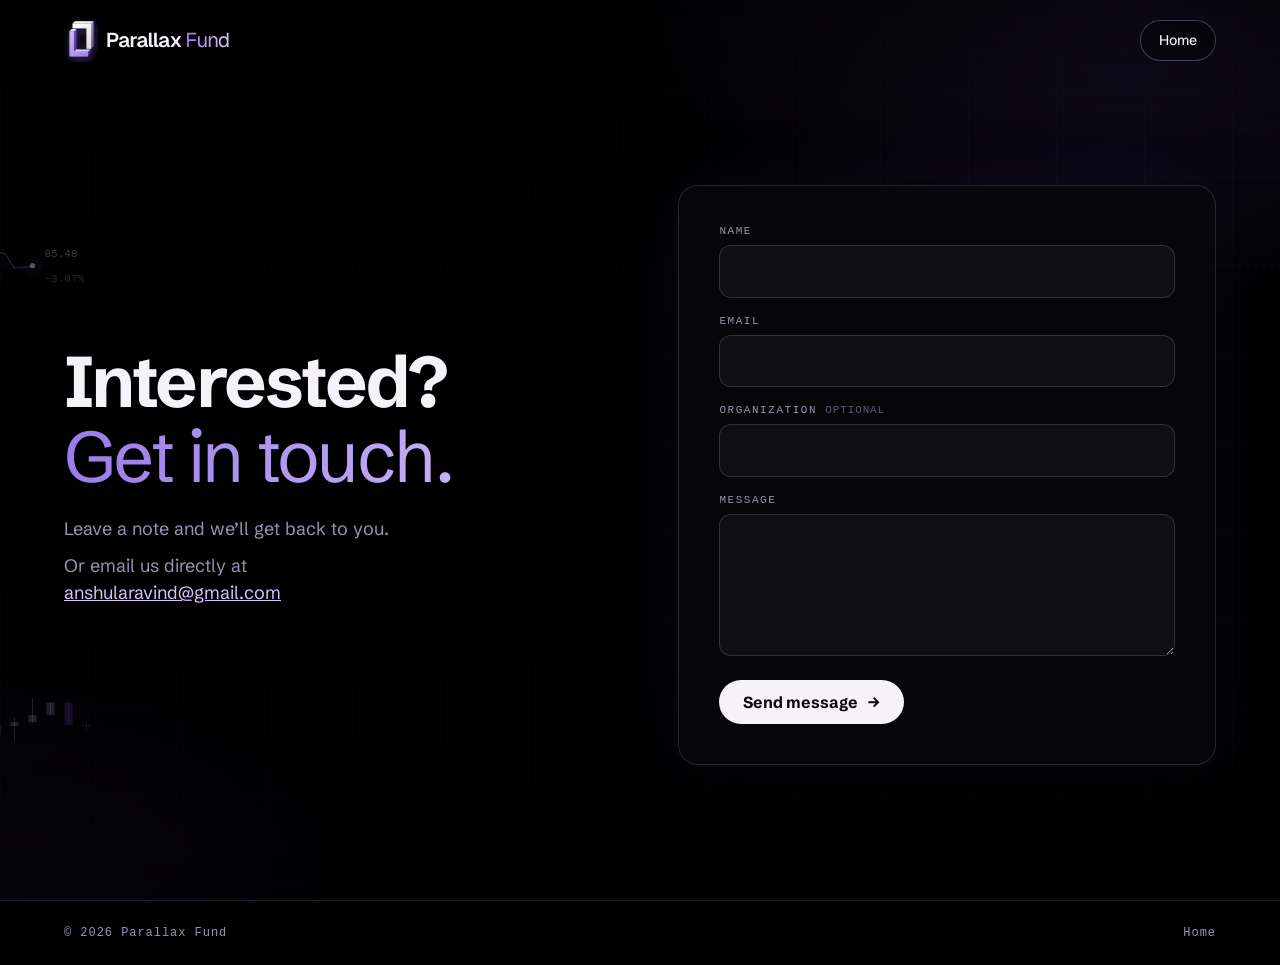
==== contact.html @ ee123058 "Add Parallax Fund website Static front page and contact page, served from GitHub Pages at parallaxfu" ====
<!doctype html>
<html lang="en" class="no-js">
<head>
  <meta charset="utf-8">
  <meta name="viewport" content="width=device-width, initial-scale=1">
  <title>Contact — Parallax Fund</title>
  <meta name="description" content="Interested in Parallax Fund? Get in touch.">
  <meta name="theme-color" content="#000000">
  <link rel="icon" type="image/svg+xml" href="assets/parallax-fund-mark.svg">
  <link rel="apple-touch-icon" href="assets/parallax-fund-mark-on-black.png">
  <link rel="preconnect" href="https://fonts.googleapis.com">
  <link rel="preconnect" href="https://fonts.gstatic.com" crossorigin>
  <link href="https://fonts.googleapis.com/css2?family=Schibsted+Grotesk:wght@400;500;700&display=swap" rel="stylesheet">
  <link rel="stylesheet" href="styles.css">
  <script>document.documentElement.className = "js";</script>
</head>
<body class="page-contact">
  <canvas id="bg" class="bg" data-intensity="0.6" aria-hidden="true"></canvas>
  <div class="scrim" aria-hidden="true"></div>

  <header class="site-header">
    <a class="brand" href="index.html" aria-label="Parallax Fund — home">
      <img class="brand__mark" src="assets/parallax-fund-mark.svg" alt="" width="90" height="112">
      <span class="brand__word"><img src="assets/parallax-fund-wordmark.svg" alt="" width="780" height="104"></span>
    </a>
    <nav aria-label="Primary">
      <a class="nav-link" href="index.html">Home</a>
    </nav>
  </header>

  <main>
    <section class="contact">
      <div class="wrap contact__grid">
        <div class="contact__intro">
          <h1><strong>Interested?</strong> <em>Get in touch.</em></h1>
          <p>Leave a note and we’ll get back to you.</p>
          <p class="contact__direct" id="contact-direct" hidden>
            Or email us directly at <a id="contact-direct-link" href="#"></a>
          </p>
        </div>

        <form class="form" id="contact-form">
          <div class="field">
            <label for="f-name">Name</label>
            <input id="f-name" name="name" type="text" autocomplete="name" required>
          </div>
          <div class="field">
            <label for="f-email">Email</label>
            <input id="f-email" name="email" type="email" autocomplete="email" required>
          </div>
          <div class="field">
            <label for="f-org">Organization <span class="field__opt">optional</span></label>
            <input id="f-org" name="organization" type="text" autocomplete="organization">
          </div>
          <div class="field">
            <label for="f-msg">Message</label>
            <textarea id="f-msg" name="message" rows="5" required></textarea>
          </div>
          <div class="form__foot">
            <button class="btn" type="submit">Send message <span class="btn__arrow" aria-hidden="true">→</span></button>
            <p class="form__status" id="form-status" role="status" aria-live="polite"></p>
          </div>
        </form>
      </div>
    </section>
  </main>

  <footer class="site-footer">
    <span>© 2026 Parallax Fund</span>
    <a href="index.html">Home</a>
  </footer>

  <script src="js/background.js" defer></script>
  <script src="js/site.js" defer></script>
</body>
</html>
---- styles.css ----
/* Parallax Fund — palette and type taken from the logo kit. */
:root {
  --black: #000000;
  --ink: #f5f2f8;        /* "Parallax" wordmark */
  --lav: #d3c4fa;        /* "Fund" gradient, light end */
  --violet: #9a7be8;     /* "Fund" gradient, dark end */
  --deep: #6b4fc2;       /* mark side face */
  --indigo: #3f2585;
  --mute: #9a93ad;
  --dim: #5f5873;
  --hair: rgba(211, 196, 250, 0.16);

  --font: "Schibsted Grotesk", "Helvetica Neue", Helvetica, Arial, sans-serif;
  --mono: ui-monospace, "SF Mono", SFMono-Regular, Menlo, Consolas, monospace;

  --gutter: clamp(20px, 5vw, 64px);
  --brand-h: 44px;
  --ease: cubic-bezier(0.2, 0.8, 0.2, 1);
}

*, *::before, *::after { box-sizing: border-box; }

html { scroll-behavior: smooth; -webkit-text-size-adjust: 100%; }

body {
  margin: 0;
  min-height: 100vh;
  background:
    radial-gradient(60% 50% at 88% 0%, rgba(107, 79, 194, 0.22), transparent 70%),
    radial-gradient(45% 40% at 0% 100%, rgba(63, 37, 133, 0.2), transparent 70%),
    var(--black);
  background-attachment: fixed;
  color: var(--ink);
  font-family: var(--font);
  font-size: 17px;
  line-height: 1.5;
  -webkit-font-smoothing: antialiased;
  -moz-osx-font-smoothing: grayscale;
  overflow-x: hidden;
}

a { color: inherit; }
img { display: block; max-width: 100%; height: auto; }
p, h1, h2, ol { margin: 0; }
ol { padding: 0; list-style: none; }
strong { font-weight: 700; }
em {
  font-style: normal;
  font-weight: 400;
  background: linear-gradient(100deg, var(--violet), var(--lav));
  -webkit-background-clip: text;
  background-clip: text;
  color: transparent;
  padding-bottom: 0.24em;   /* room for descenders (g, y) inside the painted box */
}

:focus-visible { outline: 2px solid var(--lav); outline-offset: 3px; border-radius: 4px; }

.visually-hidden {
  position: absolute; width: 1px; height: 1px; margin: -1px; padding: 0;
  overflow: hidden; clip: rect(0 0 0 0); white-space: nowrap; border: 0;
}

.wrap { width: 100%; max-width: 1240px; margin: 0 auto; }

/* ---------- Background ---------- */
.bg {
  position: fixed; inset: 0; z-index: 0;
  width: 100%; height: 100%;
  pointer-events: none;
}
.scrim {
  position: fixed; inset: 0; z-index: 1; pointer-events: none;
  background:
    radial-gradient(70% 60% at 26% 48%, rgba(0, 0, 0, 0.78), rgba(0, 0, 0, 0.3) 60%, transparent 85%),
    linear-gradient(to bottom, rgba(0, 0, 0, 0.55), transparent 22%, transparent 78%, rgba(0, 0, 0, 0.6));
}
.site-header, main, .site-footer { position: relative; z-index: 2; }

/* ---------- Header ---------- */
.site-header {
  position: fixed; top: 0; left: 0; right: 0; z-index: 10;
  display: flex; align-items: center; justify-content: space-between;
  padding: 18px var(--gutter);
  background: transparent;
  border-bottom: 1px solid transparent;
  transition: background 0.35s ease, border-color 0.35s ease, padding 0.35s var(--ease);
}
/* Once scrolled, the header becomes a solid black bar so page content
   passes underneath it instead of running through the logo. */
.is-scrolled .site-header {
  padding-top: 10px; padding-bottom: 10px;
  background: var(--black);
  border-bottom-color: var(--hair);
}
.brand { display: inline-flex; align-items: center; text-decoration: none; }
.brand__mark {
  height: var(--brand-h); width: auto;
  transition: transform 0.5s var(--ease);
}
.brand__word {
  display: inline-flex; overflow: hidden;
  max-width: 180px; margin-left: 8px;
  opacity: 1; transform: translateX(0);
  transition: max-width 0.55s cubic-bezier(0.6, 0, 0.2, 1), margin 0.55s cubic-bezier(0.6, 0, 0.2, 1),
              opacity 0.3s ease, transform 0.55s var(--ease);
}
.brand__word img { height: calc(var(--brand-h) * 0.37); width: auto; max-width: none; }

/* Once scrolled, the wordmark folds away and only the mark stays. */
.is-scrolled .brand__word {
  max-width: 0; margin-left: 0; opacity: 0; transform: translateX(-12px);
}
.is-scrolled .brand__mark { transform: scale(0.92); }

.nav-link {
  display: inline-block;
  padding: 9px 18px;
  border: 1px solid rgba(211, 196, 250, 0.3);
  border-radius: 999px;
  background: rgba(0, 0, 0, 0.35);
  -webkit-backdrop-filter: blur(8px); backdrop-filter: blur(8px);
  font-size: 14px; font-weight: 500; text-decoration: none;
  transition: border-color 0.25s, background 0.25s, color 0.25s;
}
.nav-link:hover { border-color: var(--lav); background: rgba(154, 123, 232, 0.16); }

/* ---------- Buttons ---------- */
.btn {
  display: inline-flex; align-items: center; gap: 10px;
  padding: 14px 24px;
  border: 0; border-radius: 999px;
  background: var(--ink); color: #0b0812;
  font: 700 16px/1 var(--font); text-decoration: none; cursor: pointer;
  transition: background 0.25s, transform 0.25s var(--ease), box-shadow 0.25s;
}
.btn:hover {
  background: var(--lav);
  box-shadow: 0 0 0 6px rgba(154, 123, 232, 0.18), 0 10px 40px rgba(154, 123, 232, 0.35);
}
.btn:active { transform: scale(0.98); }
.btn__arrow { transition: transform 0.25s var(--ease); }
.btn:hover .btn__arrow { transform: translateX(4px); }

/* ---------- Hero ---------- */
.hero {
  position: relative;
  min-height: 100vh; min-height: 100svh;
  display: flex; align-items: center;
  padding: 120px var(--gutter) 110px;
}
.phrases { display: grid; }
.phrase {
  grid-area: 1 / 1;
  visibility: hidden;
  font-size: clamp(2.05rem, 7.1vw, 6rem);
  line-height: 1.04;
  letter-spacing: -0.035em;
}
.phrase.is-active, .phrase.is-leaving { visibility: visible; }
.phrase__line { display: block; }
.phrase__line--a { font-weight: 700; color: var(--ink); }
.phrase__line--b { font-weight: 400; color: var(--lav); }

/* Each word is a clipping window its text rises through. The extra padding
   (cancelled by the negative margin) keeps descenders like "g" inside it. */
.word {
  display: inline-block; overflow: hidden; vertical-align: bottom;
  margin: -0.08em -0.05em -0.3em;
}
.word__inner {
  display: inline-block;
  padding: 0.08em 0.05em 0.3em;
  transform: translateY(125%);
  transition: none;
}
.phrase__line--b .word__inner {
  background: linear-gradient(100deg, var(--violet), var(--lav));
  -webkit-background-clip: text; background-clip: text;
  color: transparent;
}
.phrase.is-active .word__inner {
  transform: translateY(0);
  transition: transform 0.85s var(--ease);
  transition-delay: calc(var(--i, 0) * 55ms);
}
.phrase.is-leaving .word__inner {
  transform: translateY(-125%);
  transition: transform 0.5s cubic-bezier(0.6, 0, 0.8, 0.2);
  transition-delay: calc(var(--i, 0) * 25ms);
}

.hero__foot {
  display: flex; flex-wrap: wrap; align-items: center; gap: 28px 40px;
  margin-top: clamp(32px, 6vh, 64px);
}
.ticks { display: flex; gap: 8px; }
.tick {
  width: 44px; height: 24px; padding: 0;
  display: flex; align-items: center;
  background: none; border: 0; cursor: pointer;
}
.tick::before, .tick span { content: ""; display: block; height: 2px; border-radius: 2px; }
.tick { position: relative; }
.tick::before { width: 100%; background: rgba(211, 196, 250, 0.22); }
.tick span {
  position: absolute; left: 0; top: 11px; width: 100%;
  background: linear-gradient(90deg, var(--violet), var(--lav));
  transform: scaleX(0); transform-origin: left;
}
.tick.is-current span { animation: tick-fill var(--hold, 3800ms) linear forwards; }
@keyframes tick-fill { to { transform: scaleX(1); } }

.scroll-cue {
  position: absolute; left: var(--gutter); bottom: 28px;
  display: inline-flex; align-items: center; gap: 12px;
  font: 500 11px/1 var(--mono); letter-spacing: 0.18em; text-transform: uppercase;
  color: var(--mute); text-decoration: none;
  transition: opacity 0.4s, color 0.25s;
}
.scroll-cue:hover { color: var(--lav); }
.scroll-cue i {
  display: block; width: 56px; height: 1px;
  background: linear-gradient(90deg, var(--lav), transparent);
  transform-origin: left; animation: cue 2.4s ease-in-out infinite;
}
@keyframes cue { 0%, 100% { transform: scaleX(0.35); opacity: 0.5; } 50% { transform: scaleX(1); opacity: 1; } }
.is-scrolled .scroll-cue { opacity: 0; pointer-events: none; }

/* ---------- Statements ---------- */
.statements { padding: clamp(72px, 14vh, 160px) var(--gutter); }
.statements__list li {
  display: grid; grid-template-columns: clamp(48px, 8vw, 110px) 1fr; align-items: baseline;
  padding: clamp(28px, 5vh, 52px) 0;
  border-top: 1px solid var(--hair);
}
.statements__list li:last-child { border-bottom: 1px solid var(--hair); }
.statements__num { font: 500 13px/1 var(--mono); letter-spacing: 0.1em; color: var(--violet); }
.statements__list p {
  font-size: clamp(1.55rem, 4.4vw, 3.4rem);
  line-height: 1.1; letter-spacing: -0.03em;
}

/* ---------- CTA ---------- */
.cta { padding: clamp(72px, 16vh, 180px) var(--gutter) clamp(96px, 20vh, 220px); }
.cta h2 {
  font-size: clamp(2.05rem, 7.1vw, 6rem);
  line-height: 1.04; letter-spacing: -0.035em;
  margin-bottom: clamp(28px, 5vh, 48px);
}
.cta h2 strong, .cta h2 em { display: block; }
.cta h2 em { margin-bottom: -0.24em; }

/* ---------- Reveal on scroll ---------- */
.js [data-reveal] {
  opacity: 0; transform: translateY(28px);
  transition: opacity 0.9s ease, transform 0.9s var(--ease);
}
.js [data-reveal].is-visible { opacity: 1; transform: none; }

/* ---------- Contact ---------- */
.contact {
  min-height: 100vh; min-height: 100svh;
  display: flex; align-items: center;
  padding: 130px var(--gutter) 80px;
}
.contact__grid {
  display: grid; gap: clamp(36px, 6vw, 96px);
  grid-template-columns: minmax(0, 1fr) minmax(0, 1fr); align-items: center;
}
.contact__intro h1 {
  font-size: clamp(2.05rem, 5.6vw, 4.6rem);
  line-height: 1.04; letter-spacing: -0.035em;
  margin-bottom: 22px;
}
.contact__intro h1 strong, .contact__intro h1 em { display: block; }
.contact__intro h1 em { margin-bottom: -0.24em; }
.contact__intro p { color: var(--mute); font-size: 18px; max-width: 34ch; }
.contact__direct { margin-top: 10px; }
.contact__direct a { color: var(--lav); }

.form {
  display: grid; gap: 18px;
  padding: clamp(22px, 3.4vw, 40px);
  border: 1px solid var(--hair); border-radius: 20px;
  background: rgba(9, 7, 15, 0.72);
  -webkit-backdrop-filter: blur(14px); backdrop-filter: blur(14px);
  box-shadow: 0 30px 80px rgba(0, 0, 0, 0.6), 0 0 80px rgba(143, 108, 226, 0.08);
}
.field { display: grid; gap: 8px; }
.field label {
  font: 500 11px/1 var(--mono); letter-spacing: 0.14em; text-transform: uppercase;
  color: var(--mute);
}
.field__opt { color: var(--dim); letter-spacing: 0.08em; }
.field input, .field textarea {
  width: 100%;
  padding: 14px 16px;
  border: 1px solid rgba(211, 196, 250, 0.18); border-radius: 12px;
  background: rgba(245, 242, 248, 0.04);
  color: var(--ink); font: 400 16px/1.4 var(--font);
  transition: border-color 0.2s, box-shadow 0.2s, background 0.2s;
}
.field textarea { resize: vertical; min-height: 120px; }
.field input:hover, .field textarea:hover { border-color: rgba(211, 196, 250, 0.34); }
.field input:focus, .field textarea:focus {
  outline: none; border-color: var(--violet);
  background: rgba(154, 123, 232, 0.07);
  box-shadow: 0 0 0 3px rgba(154, 123, 232, 0.25);
}
.form__foot { display: flex; flex-wrap: wrap; align-items: center; gap: 14px 20px; margin-top: 6px; }
.form__status { color: var(--lav); font-size: 14px; }

/* ---------- Footer ---------- */
.site-footer {
  display: flex; justify-content: space-between; align-items: center; gap: 16px;
  padding: 26px var(--gutter);
  border-top: 1px solid var(--hair);
  font: 500 12px/1 var(--mono); letter-spacing: 0.08em; color: var(--mute);
}
.site-footer a { text-decoration: none; }
.site-footer a:hover { color: var(--lav); }

/* ---------- Small screens ---------- */
@media (max-width: 820px) {
  :root { --brand-h: 38px; }
  .contact { align-items: flex-start; }
  .contact__grid { grid-template-columns: 1fr; }
  .statements__list em { display: block; margin-bottom: -0.24em; }
  .scrim {
    background:
      radial-gradient(120% 55% at 40% 46%, rgba(0, 0, 0, 0.8), rgba(0, 0, 0, 0.35) 65%, transparent 95%),
      linear-gradient(to bottom, rgba(0, 0, 0, 0.55), transparent 22%, transparent 78%, rgba(0, 0, 0, 0.6));
  }
}

/* ---------- Reduced motion ---------- */
@media (prefers-reduced-motion: reduce) {
  html { scroll-behavior: auto; }
  .word__inner { transform: none !important; opacity: 0; transition: none; }
  .phrase.is-active .word__inner { opacity: 1; transition: opacity 0.5s ease; transition-delay: 0s; }
  .phrase.is-leaving .word__inner { opacity: 0; transition: opacity 0.3s ease; transition-delay: 0s; }
  .js [data-reveal] { opacity: 1; transform: none; transition: none; }
  .scroll-cue i { animation: none; }
  .brand__word, .brand__mark { transition-duration: 0.01s; }
}
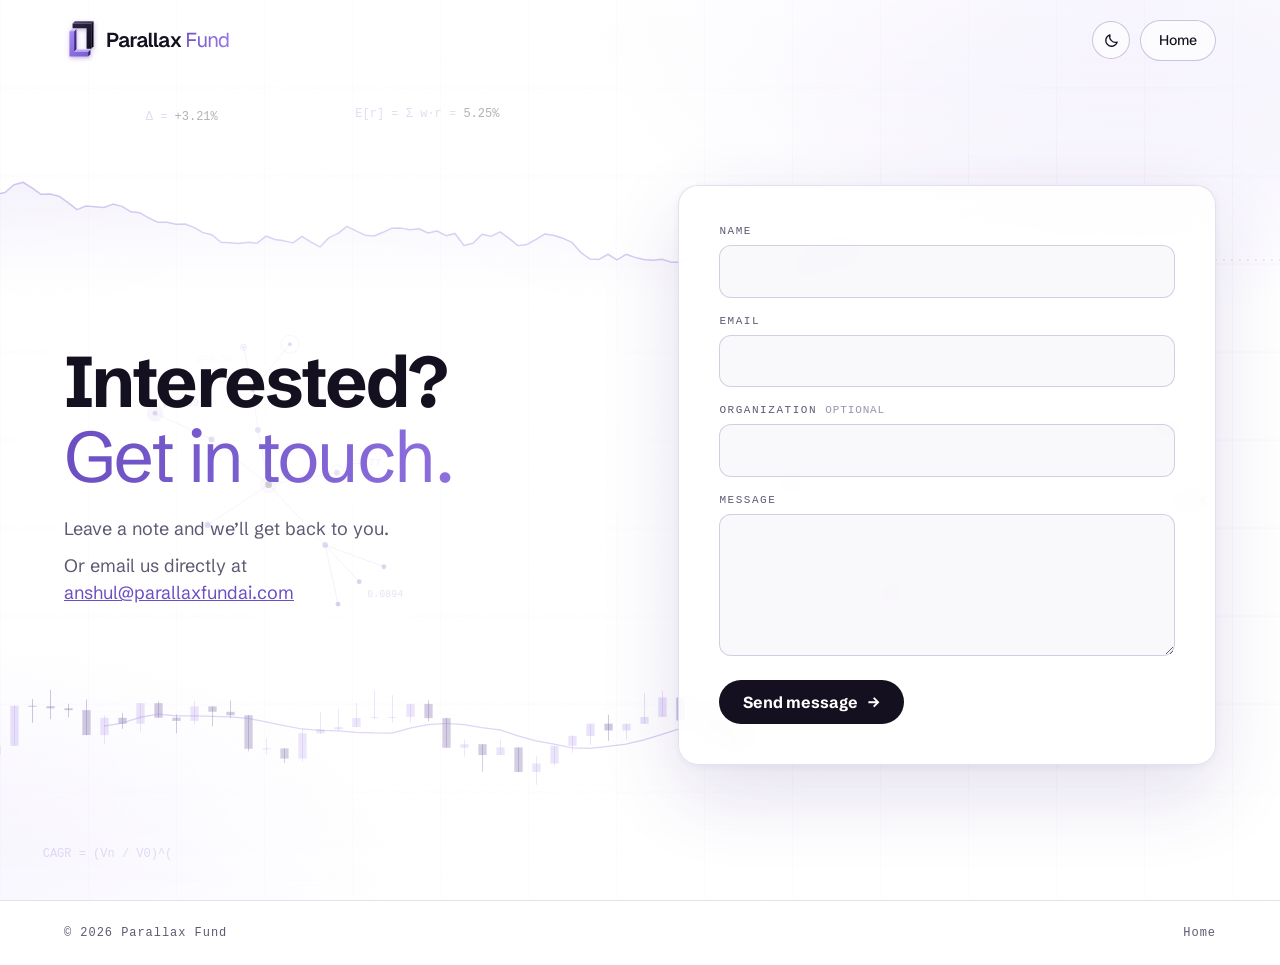
==== commit b8d3d1ee: "Add light and dark themes, split front page layout - Theme toggle in the header; follows the device " ====
--- a/contact.html
+++ b/contact.html
@@ -6,13 +6,26 @@
   <title>Contact — Parallax Fund</title>
   <meta name="description" content="Interested in Parallax Fund? Get in touch.">
   <meta name="theme-color" content="#000000">
-  <link rel="icon" type="image/svg+xml" href="assets/parallax-fund-mark.svg">
+  <link rel="icon" type="image/svg+xml" href="assets/parallax-fund-mark.svg" media="(prefers-color-scheme: dark)">
+  <link rel="icon" type="image/svg+xml" href="assets/parallax-fund-mark-light.svg" media="(prefers-color-scheme: light)">
   <link rel="apple-touch-icon" href="assets/parallax-fund-mark-on-black.png">
   <link rel="preconnect" href="https://fonts.googleapis.com">
   <link rel="preconnect" href="https://fonts.gstatic.com" crossorigin>
-  <link href="https://fonts.googleapis.com/css2?family=Schibsted+Grotesk:wght@400;500;700&display=swap" rel="stylesheet">
+  <link href="https://fonts.googleapis.com/css2?family=Schibsted+Grotesk:ital,wght@0,400;0,500;0,700;1,400;1,700&display=swap" rel="stylesheet">
   <link rel="stylesheet" href="styles.css">
-  <script>document.documentElement.className = "js";</script>
+  <script>
+    // Set before first paint: the colour theme (a saved choice, else the device's setting).
+    (function () {
+      var root = document.documentElement;
+      root.className = "js";
+      var theme = null;
+      try { theme = localStorage.getItem("theme"); } catch (e) {}
+      if (theme !== "light" && theme !== "dark") {
+        theme = window.matchMedia("(prefers-color-scheme: light)").matches ? "light" : "dark";
+      }
+      root.setAttribute("data-theme", theme);
+    })();
+  </script>
 </head>
 <body class="page-contact">
   <canvas id="bg" class="bg" data-intensity="0.6" aria-hidden="true"></canvas>
@@ -20,10 +33,18 @@
 
   <header class="site-header">
     <a class="brand" href="index.html" aria-label="Parallax Fund — home">
-      <img class="brand__mark" src="assets/parallax-fund-mark.svg" alt="" width="90" height="112">
-      <span class="brand__word"><img src="assets/parallax-fund-wordmark.svg" alt="" width="780" height="104"></span>
+      <img class="brand__mark on-dark" src="assets/parallax-fund-mark.svg" alt="" width="90" height="112">
+      <img class="brand__mark on-light" src="assets/parallax-fund-mark-light.svg" alt="" width="90" height="112">
+      <span class="brand__word">
+        <img class="on-dark" src="assets/parallax-fund-wordmark.svg" alt="" width="780" height="104">
+        <img class="on-light" src="assets/parallax-fund-wordmark-light.svg" alt="" width="780" height="104">
+      </span>
     </a>
-    <nav aria-label="Primary">
+    <nav class="site-nav" aria-label="Primary">
+      <button class="theme-toggle" id="theme-toggle" type="button" aria-label="Switch to light mode">
+        <svg class="icon-sun" viewBox="0 0 24 24" fill="none" stroke="currentColor" stroke-width="1.8" stroke-linecap="round" aria-hidden="true"><circle cx="12" cy="12" r="4.2"/><path d="M12 2.5v2.4M12 19.1v2.4M2.5 12h2.4M19.1 12h2.4M5.3 5.3 7 7M17 17l1.7 1.7M18.7 5.3 17 7M7 17l-1.7 1.7"/></svg>
+        <svg class="icon-moon" viewBox="0 0 24 24" fill="none" stroke="currentColor" stroke-width="1.8" stroke-linecap="round" stroke-linejoin="round" aria-hidden="true"><path d="M20 14.2A8.2 8.2 0 0 1 9.8 4 8.2 8.2 0 1 0 20 14.2Z"/></svg>
+      </button>
       <a class="nav-link" href="index.html">Home</a>
     </nav>
   </header>
--- a/styles.css
+++ b/styles.css
@@ -1,21 +1,69 @@
-/* Parallax Fund — palette and type taken from the logo kit. */
+/* Parallax Fund — palette and type taken from the logo kit.
+   Dark is the logo's own setting; the light theme maps the same violets onto
+   white. A script in <head> sets data-theme on <html> before first paint. */
 :root {
-  --black: #000000;
+  color-scheme: dark;
+  --bg: #000000;
+  --bg-rgb: 0, 0, 0;
   --ink: #f5f2f8;        /* "Parallax" wordmark */
-  --lav: #d3c4fa;        /* "Fund" gradient, light end */
-  --violet: #9a7be8;     /* "Fund" gradient, dark end */
-  --deep: #6b4fc2;       /* mark side face */
-  --indigo: #3f2585;
+  --accent: #d3c4fa;     /* links and hovers */
+  --grad-a: #9a7be8;     /* "Fund" gradient */
+  --grad-b: #d3c4fa;
+  --violet: #9a7be8;
   --mute: #9a93ad;
   --dim: #5f5873;
+  --soft: #b7b0c9;       /* body copy */
   --hair: rgba(211, 196, 250, 0.16);
+  --line: rgba(211, 196, 250, 0.3);
+  --chip: rgba(0, 0, 0, 0.35);
+  --glow-a: rgba(107, 79, 194, 0.22);
+  --glow-b: rgba(63, 37, 133, 0.2);
+  --btn-bg: #f5f2f8;
+  --btn-fg: #0b0812;
+  --btn-hover: #d3c4fa;
+  --btn-hover-fg: #0b0812;
+  --panel: rgba(9, 7, 15, 0.72);
+  --panel-shadow: 0 30px 80px rgba(0, 0, 0, 0.6), 0 0 80px rgba(143, 108, 226, 0.08);
+  --field: rgba(245, 242, 248, 0.04);
+  --field-line: rgba(211, 196, 250, 0.18);
+  --field-line-hover: rgba(211, 196, 250, 0.34);
 
   --font: "Schibsted Grotesk", "Helvetica Neue", Helvetica, Arial, sans-serif;
   --mono: ui-monospace, "SF Mono", SFMono-Regular, Menlo, Consolas, monospace;
 
   --gutter: clamp(20px, 5vw, 64px);
+  --stage-top: 96px;      /* padding of a pinned zoom section; js/site.js reads these */
+  --stage-bottom: 72px;
   --brand-h: 44px;
   --ease: cubic-bezier(0.2, 0.8, 0.2, 1);
+}
+
+:root[data-theme="light"] {
+  color-scheme: light;
+  --bg: #ffffff;
+  --bg-rgb: 255, 255, 255;
+  --ink: #14101f;
+  --accent: #6b4fc2;
+  --grad-a: #6b4fc2;
+  --grad-b: #9a7be8;
+  --violet: #7c5cd6;
+  --mute: #5f5873;
+  --dim: #9a93ad;
+  --soft: #4d4660;
+  --hair: rgba(63, 37, 133, 0.14);
+  --line: rgba(63, 37, 133, 0.26);
+  --chip: rgba(255, 255, 255, 0.6);
+  --glow-a: rgba(154, 123, 232, 0.16);
+  --glow-b: rgba(211, 196, 250, 0.3);
+  --btn-bg: #14101f;
+  --btn-fg: #ffffff;
+  --btn-hover: #6b4fc2;
+  --btn-hover-fg: #ffffff;
+  --panel: rgba(255, 255, 255, 0.84);
+  --panel-shadow: 0 30px 80px rgba(63, 37, 133, 0.14), 0 2px 10px rgba(63, 37, 133, 0.06);
+  --field: rgba(63, 37, 133, 0.03);
+  --field-line: rgba(63, 37, 133, 0.2);
+  --field-line-hover: rgba(63, 37, 133, 0.4);
 }
 
 *, *::before, *::after { box-sizing: border-box; }
@@ -26,9 +74,9 @@
   margin: 0;
   min-height: 100vh;
   background:
-    radial-gradient(60% 50% at 88% 0%, rgba(107, 79, 194, 0.22), transparent 70%),
-    radial-gradient(45% 40% at 0% 100%, rgba(63, 37, 133, 0.2), transparent 70%),
-    var(--black);
+    radial-gradient(60% 50% at 88% 0%, var(--glow-a), transparent 70%),
+    radial-gradient(45% 40% at 0% 100%, var(--glow-b), transparent 70%),
+    var(--bg);
   background-attachment: fixed;
   color: var(--ink);
   font-family: var(--font);
@@ -47,14 +95,14 @@
 em {
   font-style: normal;
   font-weight: 400;
-  background: linear-gradient(100deg, var(--violet), var(--lav));
+  background: linear-gradient(100deg, var(--grad-a), var(--grad-b));
   -webkit-background-clip: text;
   background-clip: text;
   color: transparent;
   padding-bottom: 0.24em;   /* room for descenders (g, y) inside the painted box */
 }
 
-:focus-visible { outline: 2px solid var(--lav); outline-offset: 3px; border-radius: 4px; }
+:focus-visible { outline: 2px solid var(--accent); outline-offset: 3px; border-radius: 4px; }
 
 .visually-hidden {
   position: absolute; width: 1px; height: 1px; margin: -1px; padding: 0;
@@ -62,6 +110,10 @@
 }
 
 .wrap { width: 100%; max-width: 1240px; margin: 0 auto; }
+
+/* Artwork drawn for one theme only (the two versions of the logo). */
+[data-theme="light"] .on-dark,
+:root:not([data-theme="light"]) .on-light { display: none; }
 
 /* ---------- Background ---------- */
 .bg {
@@ -72,8 +124,8 @@
 .scrim {
   position: fixed; inset: 0; z-index: 1; pointer-events: none;
   background:
-    radial-gradient(70% 60% at 26% 48%, rgba(0, 0, 0, 0.78), rgba(0, 0, 0, 0.3) 60%, transparent 85%),
-    linear-gradient(to bottom, rgba(0, 0, 0, 0.55), transparent 22%, transparent 78%, rgba(0, 0, 0, 0.6));
+    radial-gradient(70% 60% at 26% 48%, rgba(var(--bg-rgb), 0.78), rgba(var(--bg-rgb), 0.3) 60%, transparent 85%),
+    linear-gradient(to bottom, rgba(var(--bg-rgb), 0.55), transparent 22%, transparent 78%, rgba(var(--bg-rgb), 0.6));
 }
 .site-header, main, .site-footer { position: relative; z-index: 2; }
 
@@ -86,11 +138,11 @@
   border-bottom: 1px solid transparent;
   transition: background 0.35s ease, border-color 0.35s ease, padding 0.35s var(--ease);
 }
-/* Once scrolled, the header becomes a solid black bar so page content
-   passes underneath it instead of running through the logo. */
+/* Once scrolled, the header becomes a solid bar so page content passes
+   underneath it instead of running through the logo. */
 .is-scrolled .site-header {
   padding-top: 10px; padding-bottom: 10px;
-  background: var(--black);
+  background: var(--bg);
   border-bottom-color: var(--hair);
 }
 .brand { display: inline-flex; align-items: center; text-decoration: none; }
@@ -113,32 +165,47 @@
 }
 .is-scrolled .brand__mark { transform: scale(0.92); }
 
+.site-nav { display: flex; align-items: center; gap: 10px; }
+.nav-link, .theme-toggle {
+  border: 1px solid var(--line);
+  border-radius: 999px;
+  background: var(--chip);
+  -webkit-backdrop-filter: blur(8px); backdrop-filter: blur(8px);
+  color: var(--ink);
+  transition: border-color 0.25s, background 0.25s, color 0.25s;
+}
 .nav-link {
   display: inline-block;
   padding: 9px 18px;
-  border: 1px solid rgba(211, 196, 250, 0.3);
-  border-radius: 999px;
-  background: rgba(0, 0, 0, 0.35);
-  -webkit-backdrop-filter: blur(8px); backdrop-filter: blur(8px);
   font-size: 14px; font-weight: 500; text-decoration: none;
-  transition: border-color 0.25s, background 0.25s, color 0.25s;
-}
-.nav-link:hover { border-color: var(--lav); background: rgba(154, 123, 232, 0.16); }
+}
+.theme-toggle {
+  display: inline-grid; place-items: center;
+  width: 38px; height: 38px; padding: 0;
+  cursor: pointer;
+}
+.theme-toggle svg { width: 17px; height: 17px; }
+/* The button shows the theme it switches to. */
+.theme-toggle .icon-moon,
+[data-theme="light"] .theme-toggle .icon-sun { display: none; }
+[data-theme="light"] .theme-toggle .icon-moon { display: block; }
+.nav-link:hover, .theme-toggle:hover { border-color: var(--accent); background: rgba(154, 123, 232, 0.16); }
 
 /* ---------- Buttons ---------- */
 .btn {
   display: inline-flex; align-items: center; gap: 10px;
   padding: 14px 24px;
   border: 0; border-radius: 999px;
-  background: var(--ink); color: #0b0812;
+  background: var(--btn-bg); color: var(--btn-fg);
   font: 700 16px/1 var(--font); text-decoration: none; cursor: pointer;
-  transition: background 0.25s, transform 0.25s var(--ease), box-shadow 0.25s;
+  transition: background 0.25s, color 0.25s, transform 0.25s var(--ease), box-shadow 0.25s;
 }
 .btn:hover {
-  background: var(--lav);
+  background: var(--btn-hover); color: var(--btn-hover-fg);
   box-shadow: 0 0 0 6px rgba(154, 123, 232, 0.18), 0 10px 40px rgba(154, 123, 232, 0.35);
 }
 .btn:active { transform: scale(0.98); }
+.btn--sm { gap: 8px; padding: 10px 17px; font-size: 13.5px; }
 .btn__arrow { transition: transform 0.25s var(--ease); }
 .btn:hover .btn__arrow { transform: translateX(4px); }
 
@@ -153,29 +220,31 @@
 .phrase {
   grid-area: 1 / 1;
   visibility: hidden;
-  font-size: clamp(2.05rem, 7.1vw, 6rem);
-  line-height: 1.04;
+  font-size: clamp(1.85rem, 6.4vw, 4.2rem);
+  font-style: italic;
+  line-height: 1.06;
   letter-spacing: -0.035em;
 }
 .phrase.is-active, .phrase.is-leaving { visibility: visible; }
 .phrase__line { display: block; }
 .phrase__line--a { font-weight: 700; color: var(--ink); }
-.phrase__line--b { font-weight: 400; color: var(--lav); }
+.phrase__line--b { font-weight: 400; color: var(--accent); }
 
 /* Each word is a clipping window its text rises through. The extra padding
-   (cancelled by the negative margin) keeps descenders like "g" inside it. */
+   (cancelled by the negative margin) keeps descenders like "g" and the
+   lean of the italic letters inside it. */
 .word {
   display: inline-block; overflow: hidden; vertical-align: bottom;
-  margin: -0.08em -0.05em -0.3em;
+  margin: -0.08em -0.14em -0.3em;
 }
 .word__inner {
   display: inline-block;
-  padding: 0.08em 0.05em 0.3em;
+  padding: 0.08em 0.14em 0.3em;
   transform: translateY(125%);
   transition: none;
 }
 .phrase__line--b .word__inner {
-  background: linear-gradient(100deg, var(--violet), var(--lav));
+  background: linear-gradient(100deg, var(--grad-a), var(--grad-b));
   -webkit-background-clip: text; background-clip: text;
   color: transparent;
 }
@@ -190,26 +259,7 @@
   transition-delay: calc(var(--i, 0) * 25ms);
 }
 
-.hero__foot {
-  display: flex; flex-wrap: wrap; align-items: center; gap: 28px 40px;
-  margin-top: clamp(32px, 6vh, 64px);
-}
-.ticks { display: flex; gap: 8px; }
-.tick {
-  width: 44px; height: 24px; padding: 0;
-  display: flex; align-items: center;
-  background: none; border: 0; cursor: pointer;
-}
-.tick::before, .tick span { content: ""; display: block; height: 2px; border-radius: 2px; }
-.tick { position: relative; }
-.tick::before { width: 100%; background: rgba(211, 196, 250, 0.22); }
-.tick span {
-  position: absolute; left: 0; top: 11px; width: 100%;
-  background: linear-gradient(90deg, var(--violet), var(--lav));
-  transform: scaleX(0); transform-origin: left;
-}
-.tick.is-current span { animation: tick-fill var(--hold, 3800ms) linear forwards; }
-@keyframes tick-fill { to { transform: scaleX(1); } }
+.hero__foot { margin-top: clamp(26px, 4.6vh, 48px); }
 
 .scroll-cue {
   position: absolute; left: var(--gutter); bottom: 28px;
@@ -218,10 +268,10 @@
   color: var(--mute); text-decoration: none;
   transition: opacity 0.4s, color 0.25s;
 }
-.scroll-cue:hover { color: var(--lav); }
+.scroll-cue:hover { color: var(--accent); }
 .scroll-cue i {
   display: block; width: 56px; height: 1px;
-  background: linear-gradient(90deg, var(--lav), transparent);
+  background: linear-gradient(90deg, var(--accent), transparent);
   transform-origin: left; animation: cue 2.4s ease-in-out infinite;
 }
 @keyframes cue { 0%, 100% { transform: scaleX(0.35); opacity: 0.5; } 50% { transform: scaleX(1); opacity: 1; } }
@@ -229,16 +279,29 @@
 
 /* ---------- Statements ---------- */
 .statements { padding: clamp(72px, 14vh, 160px) var(--gutter); }
+.statements__eyebrow {
+  margin-bottom: clamp(14px, 2.6vh, 28px);
+  font: 500 12px/1 var(--mono); letter-spacing: 0.18em; text-transform: uppercase;
+  color: var(--mute);
+}
 .statements__list li {
   display: grid; grid-template-columns: clamp(48px, 8vw, 110px) 1fr; align-items: baseline;
-  padding: clamp(28px, 5vh, 52px) 0;
+  padding: clamp(18px, 4vh, 44px) 0;
   border-top: 1px solid var(--hair);
 }
 .statements__list li:last-child { border-bottom: 1px solid var(--hair); }
 .statements__num { font: 500 13px/1 var(--mono); letter-spacing: 0.1em; color: var(--violet); }
+.statements__list h3 {
+  margin: 0;
+  font-size: clamp(1.4rem, 3.1vw, 2.5rem);
+  font-weight: 700; line-height: 1.12; letter-spacing: -0.03em;
+}
 .statements__list p {
-  font-size: clamp(1.55rem, 4.4vw, 3.4rem);
-  line-height: 1.1; letter-spacing: -0.03em;
+  margin-top: clamp(6px, 1.2vh, 12px);
+  max-width: 54ch;
+  font-size: clamp(0.95rem, 1.35vw, 1.15rem);
+  line-height: 1.5;
+  color: var(--soft);
 }
 
 /* ---------- CTA ---------- */
@@ -251,6 +314,52 @@
 .cta h2 strong, .cta h2 em { display: block; }
 .cta h2 em { margin-bottom: -0.24em; }
 
+/* ---------- Scroll zoom (front page) ----------
+   With "zoom-on" set, the three sections are stacked in a stage that stays
+   pinned to the viewport while the page scrolls through a tall track.
+   js/site.js turns scroll position into scale and opacity: the current
+   section flies toward the viewer and the next one expands out of the centre.
+   Without the class the sections simply follow one another down the page. */
+.zoom-on .zoom { height: calc((1 + var(--zoom-span, 2.55)) * 100vh); }
+.zoom-on .zoom__stage {
+  position: sticky; top: 0;
+  height: 100vh; height: 100svh;
+  overflow: hidden;
+}
+.zoom-on .zoom__stage > section {
+  position: absolute; inset: 0;
+  display: flex; align-items: center;
+  min-height: 0;
+  padding: var(--stage-top) var(--gutter) var(--stage-bottom);
+  transform-origin: 50% 50%;
+  will-change: transform, opacity;
+}
+.zoom-on .zoom__stage > section:not(:first-child) { opacity: 0; visibility: hidden; }
+.zoom-on .zoom [data-reveal] { opacity: 1; transform: none; transition: none; }
+.zoom-on .zoom .statements__list li { will-change: transform, opacity; }
+.zoom-on .bg { transform-origin: 50% 50%; }
+
+/* ---------- Front page, wide screens: words on the left, figures on the right ---------- */
+@media (min-width: 900px) {
+  .page-home .bg {
+    left: 54%; right: 0; width: 46%;
+    -webkit-mask-image: linear-gradient(to right, transparent, #000 15%);
+    mask-image: linear-gradient(to right, transparent, #000 15%);
+  }
+  /* Nothing sits behind the words any more, so only the edge fades remain. */
+  .page-home .scrim {
+    background: linear-gradient(to bottom, rgba(var(--bg-rgb), 0.55), transparent 20%, transparent 82%, rgba(var(--bg-rgb), 0.6));
+  }
+  .page-home .zoom .wrap { padding-right: 46%; }
+  .page-home .phrase { font-size: clamp(2.2rem, 4.5vw, 4.2rem); }
+  .page-home .cta h2 { font-size: clamp(2.2rem, 4.8vw, 4.6rem); }
+  .page-home .statements__list li { grid-template-columns: clamp(40px, 4vw, 64px) 1fr; }
+  .page-home .statements__list h3 { font-size: clamp(1.3rem, 2.2vw, 2rem); }
+  .page-home .statements__list p { font-size: clamp(0.95rem, 1.2vw, 1.08rem); }
+  /* Sections grow and leave around the middle of the column of words. */
+  .zoom-on .page-home .zoom__stage > section { transform-origin: 27% 50%; }
+}
+
 /* ---------- Reveal on scroll ---------- */
 .js [data-reveal] {
   opacity: 0; transform: translateY(28px);
@@ -277,15 +386,15 @@
 .contact__intro h1 em { margin-bottom: -0.24em; }
 .contact__intro p { color: var(--mute); font-size: 18px; max-width: 34ch; }
 .contact__direct { margin-top: 10px; }
-.contact__direct a { color: var(--lav); }
+.contact__direct a { color: var(--accent); }
 
 .form {
   display: grid; gap: 18px;
   padding: clamp(22px, 3.4vw, 40px);
   border: 1px solid var(--hair); border-radius: 20px;
-  background: rgba(9, 7, 15, 0.72);
+  background: var(--panel);
   -webkit-backdrop-filter: blur(14px); backdrop-filter: blur(14px);
-  box-shadow: 0 30px 80px rgba(0, 0, 0, 0.6), 0 0 80px rgba(143, 108, 226, 0.08);
+  box-shadow: var(--panel-shadow);
 }
 .field { display: grid; gap: 8px; }
 .field label {
@@ -296,20 +405,20 @@
 .field input, .field textarea {
   width: 100%;
   padding: 14px 16px;
-  border: 1px solid rgba(211, 196, 250, 0.18); border-radius: 12px;
-  background: rgba(245, 242, 248, 0.04);
+  border: 1px solid var(--field-line); border-radius: 12px;
+  background: var(--field);
   color: var(--ink); font: 400 16px/1.4 var(--font);
   transition: border-color 0.2s, box-shadow 0.2s, background 0.2s;
 }
 .field textarea { resize: vertical; min-height: 120px; }
-.field input:hover, .field textarea:hover { border-color: rgba(211, 196, 250, 0.34); }
+.field input:hover, .field textarea:hover { border-color: var(--field-line-hover); }
 .field input:focus, .field textarea:focus {
   outline: none; border-color: var(--violet);
   background: rgba(154, 123, 232, 0.07);
   box-shadow: 0 0 0 3px rgba(154, 123, 232, 0.25);
 }
 .form__foot { display: flex; flex-wrap: wrap; align-items: center; gap: 14px 20px; margin-top: 6px; }
-.form__status { color: var(--lav); font-size: 14px; }
+.form__status { color: var(--accent); font-size: 14px; }
 
 /* ---------- Footer ---------- */
 .site-footer {
@@ -319,18 +428,17 @@
   font: 500 12px/1 var(--mono); letter-spacing: 0.08em; color: var(--mute);
 }
 .site-footer a { text-decoration: none; }
-.site-footer a:hover { color: var(--lav); }
+.site-footer a:hover { color: var(--accent); }
 
 /* ---------- Small screens ---------- */
 @media (max-width: 820px) {
-  :root { --brand-h: 38px; }
+  :root { --brand-h: 38px; --stage-top: 76px; --stage-bottom: 40px; }
   .contact { align-items: flex-start; }
   .contact__grid { grid-template-columns: 1fr; }
-  .statements__list em { display: block; margin-bottom: -0.24em; }
   .scrim {
     background:
-      radial-gradient(120% 55% at 40% 46%, rgba(0, 0, 0, 0.8), rgba(0, 0, 0, 0.35) 65%, transparent 95%),
-      linear-gradient(to bottom, rgba(0, 0, 0, 0.55), transparent 22%, transparent 78%, rgba(0, 0, 0, 0.6));
+      radial-gradient(120% 55% at 40% 46%, rgba(var(--bg-rgb), 0.8), rgba(var(--bg-rgb), 0.35) 65%, transparent 95%),
+      linear-gradient(to bottom, rgba(var(--bg-rgb), 0.55), transparent 22%, transparent 78%, rgba(var(--bg-rgb), 0.6));
   }
 }
 
